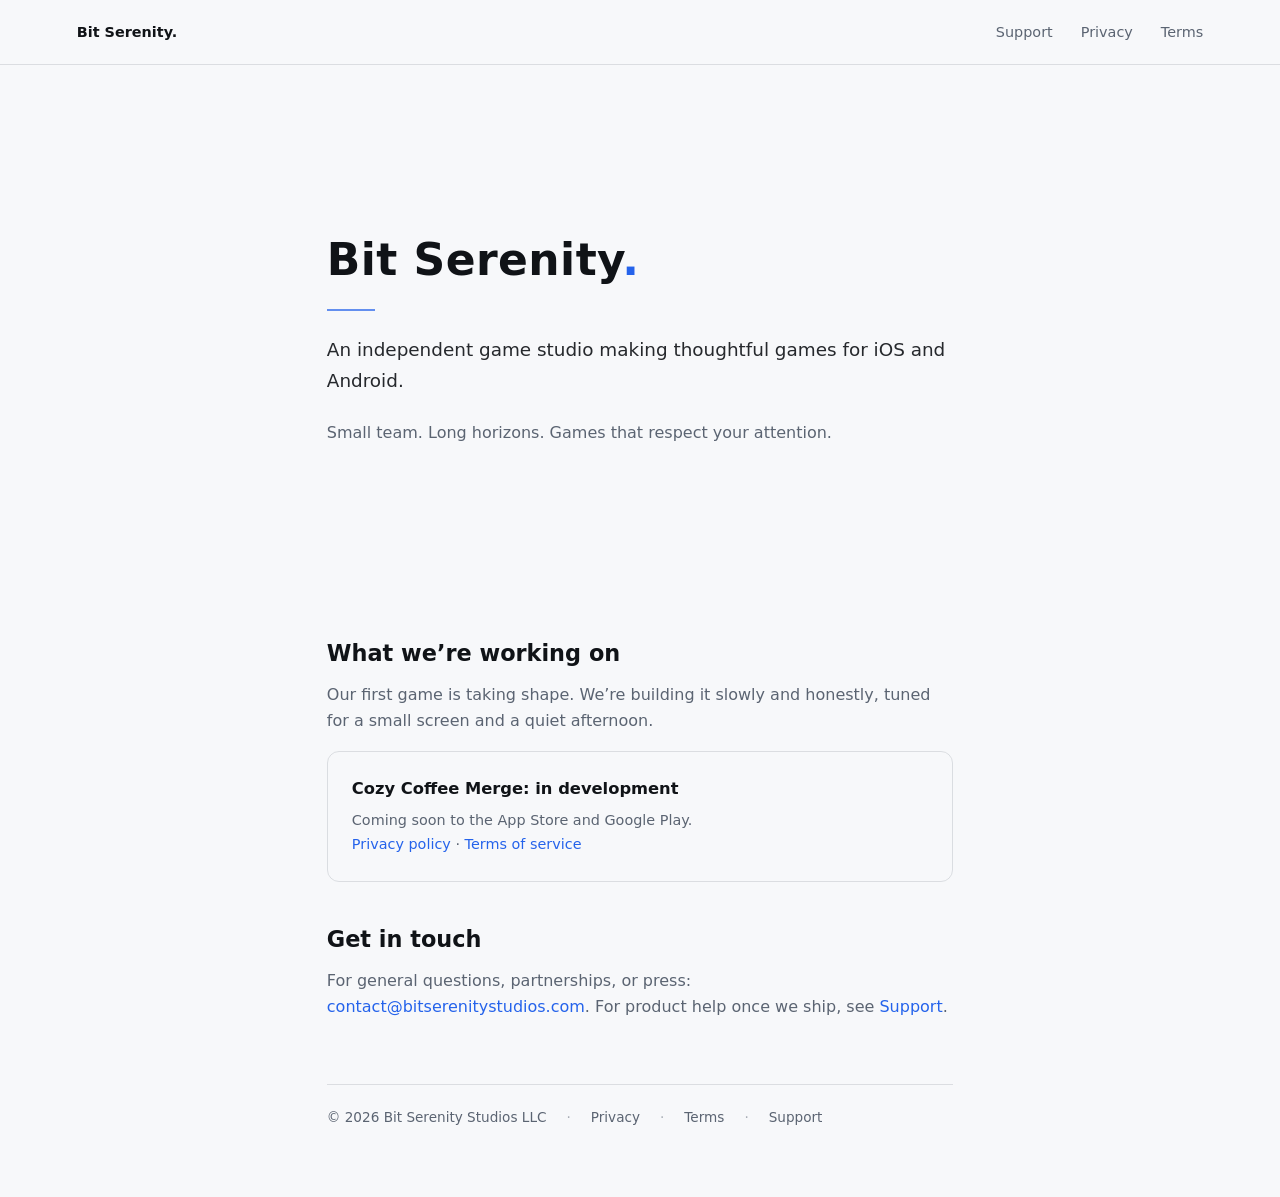
==== index.html @ c6b11401 "Add Cozy Coffee Merge privacy + terms; feature on landing - games/cozy-coffee-merge/privacy/index.ht" ====
<!doctype html>
<html lang="en">
<head>
<meta charset="utf-8">
<meta name="viewport" content="width=device-width, initial-scale=1">
<title>Bit Serenity Studios</title>
<meta name="description" content="Bit Serenity Studios: independent game studio making thoughtful games for iOS and Android.">
<link rel="stylesheet" href="/styles.css">
</head>
<body>
<nav class="nav" aria-label="Primary">
  <a href="/" class="brand">Bit Serenity<span class="dot">.</span></a>
  <a href="/support/">Support</a>
  <a href="/privacy/">Privacy</a>
  <a href="/terms/">Terms</a>
</nav>

<main class="landing">
  <section class="hero" aria-label="Introduction">
    <div class="hero-inner">
      <h1>Bit Serenity<span class="dot">.</span></h1>
      <div class="rule"></div>
      <p class="lede">An independent game studio making thoughtful games for iOS and Android.</p>
      <p>Small team. Long horizons. Games that respect your attention.</p>
    </div>
  </section>

  <section aria-labelledby="working-on">
    <h2 id="working-on">What we&rsquo;re working on</h2>
    <p>
      Our first game is taking shape. We&rsquo;re building it slowly and honestly,
      tuned for a small screen and a quiet afternoon.
    </p>
    <div class="tile">
      <p class="tile-title">Cozy Coffee Merge: in development</p>
      <p class="tile-note">Coming soon to the App Store and Google Play.</p>
      <p class="tile-note">
        <a href="/games/cozy-coffee-merge/privacy/">Privacy policy</a>
        &middot;
        <a href="/games/cozy-coffee-merge/terms/">Terms of service</a>
      </p>
    </div>
  </section>

  <section aria-labelledby="contact">
    <h2 id="contact">Get in touch</h2>
    <p>
      For general questions, partnerships, or press:
      <a href="mailto:contact@bitserenitystudios.com">contact@bitserenitystudios.com</a>.
      For product help once we ship, see <a href="/support/">Support</a>.
    </p>
  </section>

  <footer class="site-footer">
    <span>&copy; 2026 Bit Serenity Studios LLC</span>
    <span class="sep">&middot;</span>
    <a href="/privacy/">Privacy</a>
    <span class="sep">&middot;</span>
    <a href="/terms/">Terms</a>
    <span class="sep">&middot;</span>
    <a href="/support/">Support</a>
  </footer>
</main>
</body>
</html>
---- styles.css ----
:root {
  --bg: #0b0d10;
  --fg: #e8ecf1;
  --muted: #8b95a3;
  --accent: #6fb1ff;
  --border: rgba(139, 149, 163, 0.22);
}
@media (prefers-color-scheme: light) {
  :root {
    --bg: #f7f8fa;
    --fg: #101317;
    --muted: #5b6472;
    --accent: #2563eb;
    --border: rgba(91, 100, 114, 0.18);
  }
}

* { box-sizing: border-box; }
html, body {
  margin: 0;
  padding: 0;
  background: var(--bg);
  color: var(--fg);
  font-family: ui-sans-serif, system-ui, -apple-system, "Segoe UI", Roboto, sans-serif;
  -webkit-font-smoothing: antialiased;
}

.nav {
  display: flex;
  gap: 1.75rem;
  flex-wrap: wrap;
  padding: 1.5rem 6vw;
  font-size: 0.9rem;
  border-bottom: 1px solid var(--border);
}
.nav .brand { color: var(--fg); font-weight: 600; margin-right: auto; }
.nav a { color: var(--muted); text-decoration: none; }
.nav a:hover, .nav a:focus { color: var(--accent); }
.nav a.brand:hover { color: var(--accent); }

main {
  max-width: 720px;
  margin: 0 auto;
  padding: 4vh 6vw 8vh;
}
main.landing { max-width: 780px; }

.hero {
  min-height: 55svh;
  display: grid;
  place-items: center;
  padding: 4vh 0;
}
.hero-inner { width: 100%; }

h1 {
  font-weight: 700;
  letter-spacing: 0.01em;
  font-size: clamp(1.85rem, 4vw, 2.75rem);
  margin: 0 0 1rem;
  color: var(--fg);
}
h1 .dot { color: var(--accent); }
h2 {
  font-size: clamp(1.15rem, 2.2vw, 1.4rem);
  margin: 2.75rem 0 1rem;
  color: var(--fg);
}
h3 {
  font-size: 1rem;
  margin: 1.75rem 0 0.5rem;
  color: var(--fg);
}
p, li {
  color: var(--muted);
  font-size: 1rem;
  line-height: 1.65;
  margin: 0 0 1rem;
}
ul { padding-left: 1.25rem; }
li { margin-bottom: 0.5rem; }

a { color: var(--accent); text-decoration: none; }
a:hover, a:focus { text-decoration: underline; }

.rule { width: 3rem; height: 2px; background: var(--accent); margin: 1.5rem 0; opacity: 0.7; }

.lede {
  font-size: clamp(1.05rem, 1.6vw, 1.15rem);
  color: var(--fg);
  opacity: 0.9;
  margin-bottom: 1.5rem;
}

.tile {
  border: 1px solid var(--border);
  border-radius: 12px;
  padding: 1.5rem;
  margin: 1rem 0 0;
}
.tile-title { color: var(--fg); font-weight: 600; margin: 0 0 0.4rem; font-size: 1.02rem; }
.tile-note { font-size: 0.9rem; color: var(--muted); margin: 0; }

.callout {
  border-left: 3px solid var(--accent);
  padding: 0.75rem 1.25rem;
  margin: 1.5rem 0 2rem;
  background: rgba(111, 177, 255, 0.06);
  border-radius: 0 8px 8px 0;
}
.callout p { color: var(--fg); margin: 0; }
.callout strong { color: var(--accent); }

.effective {
  font-size: 0.85rem;
  color: var(--muted);
  font-style: italic;
  margin: 0 0 2rem;
}

footer.site-footer {
  color: var(--muted);
  font-size: 0.85rem;
  margin-top: 4rem;
  padding-top: 1.5rem;
  border-top: 1px solid var(--border);
  display: flex;
  gap: 1.25rem;
  flex-wrap: wrap;
}
footer.site-footer a { color: var(--muted); }
footer.site-footer a:hover { color: var(--accent); }
footer .sep { opacity: 0.5; }
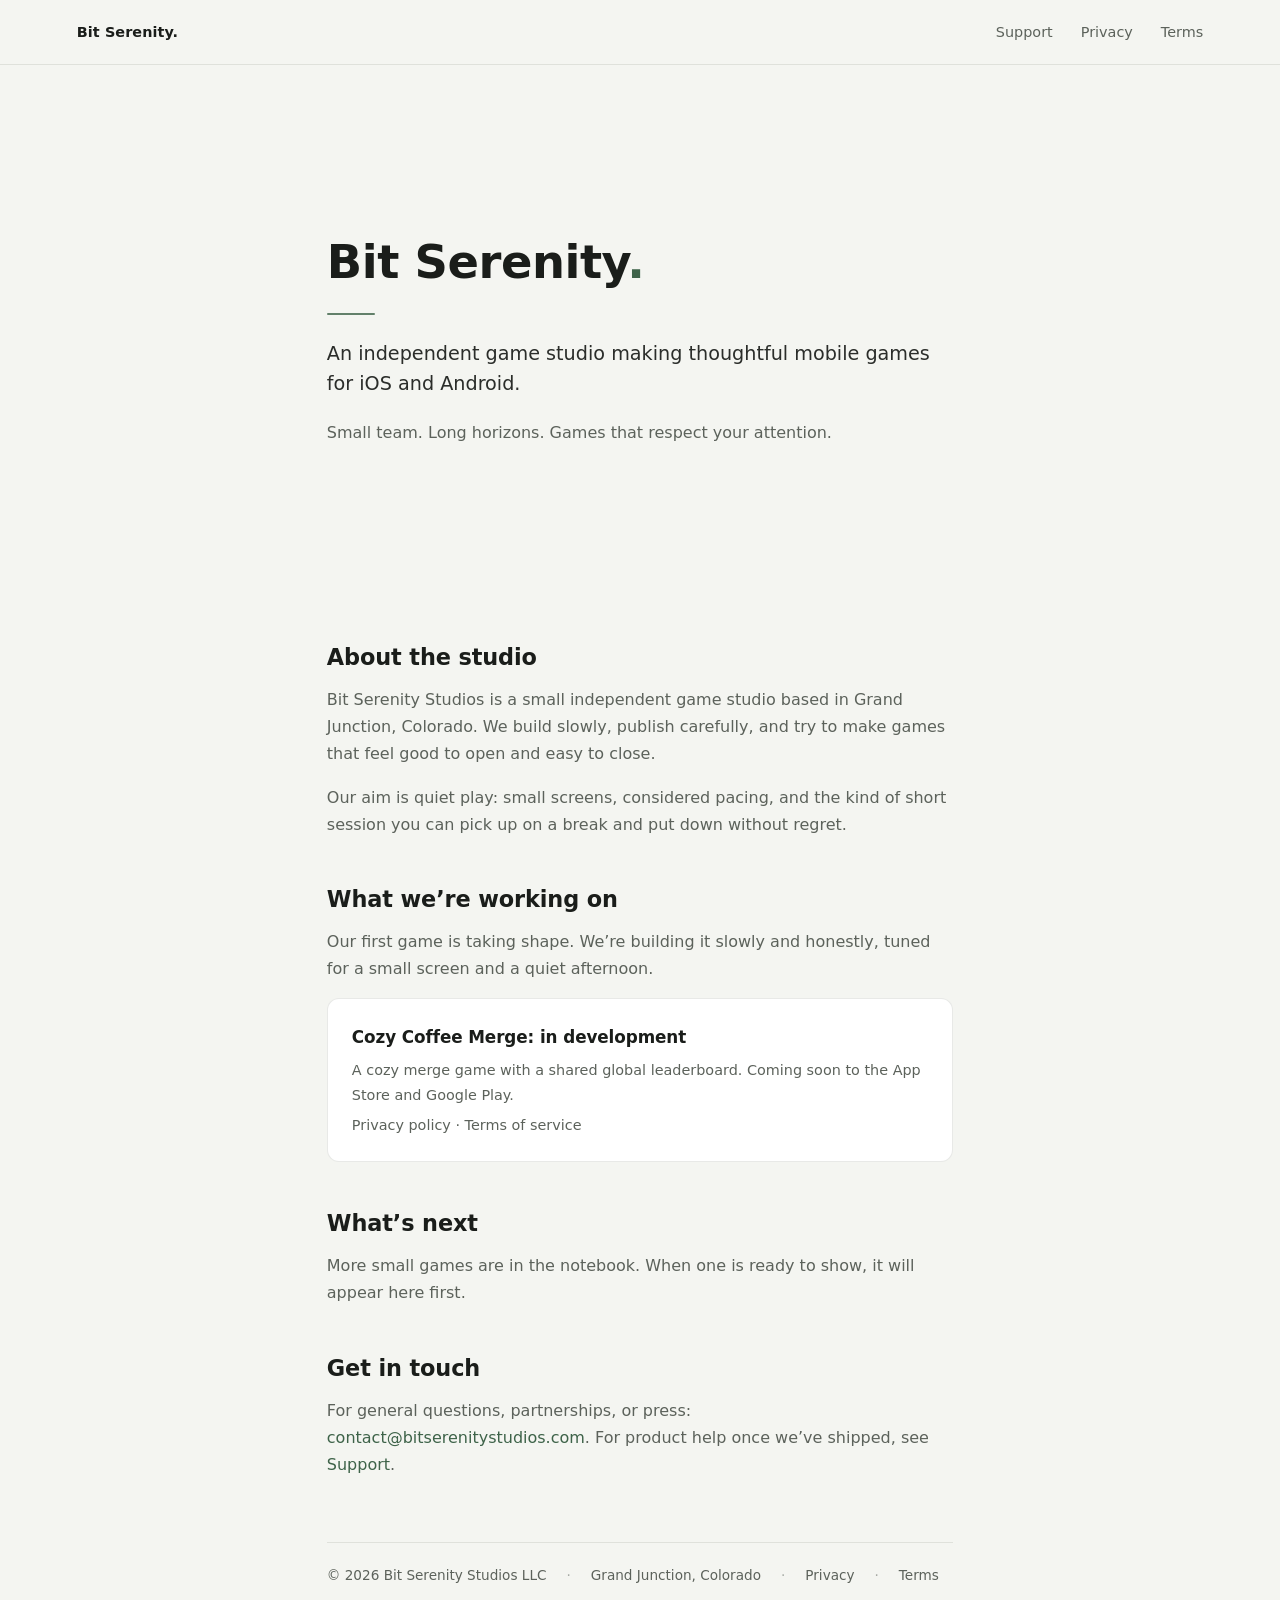
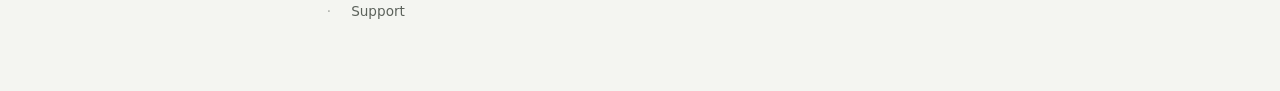
==== commit ccd0cac6: "Site polish: green/gray palette, expand landing, small social meta Studio-side rebrand from the plac" ====
--- a/index.html
+++ b/index.html
@@ -4,7 +4,16 @@
 <meta charset="utf-8">
 <meta name="viewport" content="width=device-width, initial-scale=1">
 <title>Bit Serenity Studios</title>
-<meta name="description" content="Bit Serenity Studios: independent game studio making thoughtful games for iOS and Android.">
+<meta name="description" content="Bit Serenity Studios: a small independent game studio in Colorado making thoughtful mobile games for iOS and Android.">
+<meta name="theme-color" content="#161818" media="(prefers-color-scheme: dark)">
+<meta name="theme-color" content="#f4f5f1" media="(prefers-color-scheme: light)">
+<meta property="og:title" content="Bit Serenity Studios">
+<meta property="og:description" content="A small independent game studio in Colorado making thoughtful mobile games for iOS and Android.">
+<meta property="og:url" content="https://bitserenitystudios.com/">
+<meta property="og:type" content="website">
+<meta property="og:site_name" content="Bit Serenity Studios">
+<meta name="twitter:card" content="summary">
+<link rel="canonical" href="https://bitserenitystudios.com/">
 <link rel="stylesheet" href="/styles.css">
 </head>
 <body>
@@ -20,9 +29,22 @@
     <div class="hero-inner">
       <h1>Bit Serenity<span class="dot">.</span></h1>
       <div class="rule"></div>
-      <p class="lede">An independent game studio making thoughtful games for iOS and Android.</p>
+      <p class="lede">An independent game studio making thoughtful mobile games for iOS and Android.</p>
       <p>Small team. Long horizons. Games that respect your attention.</p>
     </div>
+  </section>
+
+  <section aria-labelledby="about">
+    <h2 id="about">About the studio</h2>
+    <p>
+      Bit Serenity Studios is a small independent game studio based in Grand
+      Junction, Colorado. We build slowly, publish carefully, and try to make
+      games that feel good to open and easy to close.
+    </p>
+    <p>
+      Our aim is quiet play: small screens, considered pacing, and the kind of
+      short session you can pick up on a break and put down without regret.
+    </p>
   </section>
 
   <section aria-labelledby="working-on">
@@ -33,7 +55,7 @@
     </p>
     <div class="tile">
       <p class="tile-title">Cozy Coffee Merge: in development</p>
-      <p class="tile-note">Coming soon to the App Store and Google Play.</p>
+      <p class="tile-note">A cozy merge game with a shared global leaderboard. Coming soon to the App Store and Google Play.</p>
       <p class="tile-note">
         <a href="/games/cozy-coffee-merge/privacy/">Privacy policy</a>
         &middot;
@@ -42,17 +64,27 @@
     </div>
   </section>
 
+  <section aria-labelledby="whats-next">
+    <h2 id="whats-next">What&rsquo;s next</h2>
+    <p>
+      More small games are in the notebook. When one is ready to show, it will
+      appear here first.
+    </p>
+  </section>
+
   <section aria-labelledby="contact">
     <h2 id="contact">Get in touch</h2>
     <p>
       For general questions, partnerships, or press:
       <a href="mailto:contact@bitserenitystudios.com">contact@bitserenitystudios.com</a>.
-      For product help once we ship, see <a href="/support/">Support</a>.
+      For product help once we&rsquo;ve shipped, see <a href="/support/">Support</a>.
     </p>
   </section>
 
   <footer class="site-footer">
     <span>&copy; 2026 Bit Serenity Studios LLC</span>
+    <span class="sep">&middot;</span>
+    <span>Grand Junction, Colorado</span>
     <span class="sep">&middot;</span>
     <a href="/privacy/">Privacy</a>
     <span class="sep">&middot;</span>
--- a/styles.css
+++ b/styles.css
@@ -1,21 +1,30 @@
 :root {
-  --bg: #0b0d10;
-  --fg: #e8ecf1;
-  --muted: #8b95a3;
-  --accent: #6fb1ff;
-  --border: rgba(139, 149, 163, 0.22);
+  --bg: #161818;
+  --bg-elev: #1c1f1d;
+  --fg: #edeeea;
+  --muted: #8f938c;
+  --accent: #8fb299;
+  --accent-strong: #b1cdb8;
+  --border: rgba(160, 168, 158, 0.16);
+  --border-strong: rgba(160, 168, 158, 0.30);
+  --tint: rgba(143, 178, 153, 0.09);
 }
 @media (prefers-color-scheme: light) {
   :root {
-    --bg: #f7f8fa;
-    --fg: #101317;
-    --muted: #5b6472;
-    --accent: #2563eb;
-    --border: rgba(91, 100, 114, 0.18);
+    --bg: #f4f5f1;
+    --bg-elev: #ffffff;
+    --fg: #1a1d1a;
+    --muted: #5c625b;
+    --accent: #3e6349;
+    --accent-strong: #284a34;
+    --border: rgba(90, 98, 88, 0.14);
+    --border-strong: rgba(90, 98, 88, 0.26);
+    --tint: rgba(62, 99, 73, 0.06);
   }
 }
 
 * { box-sizing: border-box; }
+html { scroll-behavior: smooth; }
 html, body {
   margin: 0;
   padding: 0;
@@ -23,7 +32,10 @@
   color: var(--fg);
   font-family: ui-sans-serif, system-ui, -apple-system, "Segoe UI", Roboto, sans-serif;
   -webkit-font-smoothing: antialiased;
-}
+  text-rendering: optimizeLegibility;
+}
+
+::selection { background: var(--accent); color: var(--bg); }
 
 .nav {
   display: flex;
@@ -33,10 +45,19 @@
   font-size: 0.9rem;
   border-bottom: 1px solid var(--border);
 }
-.nav .brand { color: var(--fg); font-weight: 600; margin-right: auto; }
-.nav a { color: var(--muted); text-decoration: none; }
-.nav a:hover, .nav a:focus { color: var(--accent); }
-.nav a.brand:hover { color: var(--accent); }
+.nav .brand {
+  color: var(--fg);
+  font-weight: 600;
+  margin-right: auto;
+  letter-spacing: 0.005em;
+}
+.nav a {
+  color: var(--muted);
+  text-decoration: none;
+  transition: color 160ms ease;
+}
+.nav a:hover, .nav a:focus-visible { color: var(--accent-strong); }
+.nav a.brand:hover, .nav a.brand:focus-visible { color: var(--fg); }
 
 main {
   max-width: 720px;
@@ -55,41 +76,68 @@
 
 h1 {
   font-weight: 700;
-  letter-spacing: 0.01em;
-  font-size: clamp(1.85rem, 4vw, 2.75rem);
+  letter-spacing: -0.01em;
+  font-size: clamp(2rem, 4.5vw, 2.9rem);
   margin: 0 0 1rem;
   color: var(--fg);
 }
 h1 .dot { color: var(--accent); }
 h2 {
   font-size: clamp(1.15rem, 2.2vw, 1.4rem);
-  margin: 2.75rem 0 1rem;
-  color: var(--fg);
+  margin: 3rem 0 1rem;
+  color: var(--fg);
+  font-weight: 600;
+  letter-spacing: -0.005em;
 }
 h3 {
   font-size: 1rem;
   margin: 1.75rem 0 0.5rem;
   color: var(--fg);
-}
+  font-weight: 600;
+}
+
 p, li {
   color: var(--muted);
   font-size: 1rem;
-  line-height: 1.65;
+  line-height: 1.7;
   margin: 0 0 1rem;
 }
-ul { padding-left: 1.25rem; }
+ul { padding-left: 1.25rem; margin: 0 0 1rem; }
 li { margin-bottom: 0.5rem; }
 
-a { color: var(--accent); text-decoration: none; }
-a:hover, a:focus { text-decoration: underline; }
-
-.rule { width: 3rem; height: 2px; background: var(--accent); margin: 1.5rem 0; opacity: 0.7; }
+a {
+  color: var(--accent);
+  text-decoration: none;
+  transition: color 160ms ease;
+}
+a:hover, a:focus-visible {
+  color: var(--accent-strong);
+  text-decoration: underline;
+  text-underline-offset: 3px;
+  text-decoration-thickness: 1px;
+}
+
+:focus-visible {
+  outline: 2px solid var(--accent);
+  outline-offset: 3px;
+  border-radius: 2px;
+}
+
+.rule {
+  width: 3rem;
+  height: 2px;
+  background: var(--accent);
+  margin: 1.5rem 0;
+  opacity: 0.8;
+  border-radius: 2px;
+}
 
 .lede {
-  font-size: clamp(1.05rem, 1.6vw, 1.15rem);
-  color: var(--fg);
-  opacity: 0.9;
-  margin-bottom: 1.5rem;
+  font-size: clamp(1.1rem, 1.7vw, 1.2rem);
+  color: var(--fg);
+  opacity: 0.92;
+  margin-bottom: 1.25rem;
+  line-height: 1.55;
 }
 
 .tile {
@@ -97,19 +145,34 @@
   border-radius: 12px;
   padding: 1.5rem;
   margin: 1rem 0 0;
-}
-.tile-title { color: var(--fg); font-weight: 600; margin: 0 0 0.4rem; font-size: 1.02rem; }
-.tile-note { font-size: 0.9rem; color: var(--muted); margin: 0; }
+  background: var(--bg-elev);
+  transition: border-color 200ms ease;
+}
+.tile:hover { border-color: var(--border-strong); }
+.tile-title {
+  color: var(--fg);
+  font-weight: 600;
+  margin: 0 0 0.4rem;
+  font-size: 1.05rem;
+  letter-spacing: -0.005em;
+}
+.tile-note {
+  font-size: 0.9rem;
+  color: var(--muted);
+  margin: 0.35rem 0 0;
+}
+.tile-note a { color: var(--muted); }
+.tile-note a:hover, .tile-note a:focus-visible { color: var(--accent-strong); }
 
 .callout {
   border-left: 3px solid var(--accent);
-  padding: 0.75rem 1.25rem;
+  padding: 0.9rem 1.25rem;
   margin: 1.5rem 0 2rem;
-  background: rgba(111, 177, 255, 0.06);
+  background: var(--tint);
   border-radius: 0 8px 8px 0;
 }
 .callout p { color: var(--fg); margin: 0; }
-.callout strong { color: var(--accent); }
+.callout strong { color: var(--accent-strong); }
 
 .effective {
   font-size: 0.85rem;
@@ -127,7 +190,11 @@
   display: flex;
   gap: 1.25rem;
   flex-wrap: wrap;
-}
-footer.site-footer a { color: var(--muted); }
-footer.site-footer a:hover { color: var(--accent); }
+  align-items: baseline;
+}
+footer.site-footer a {
+  color: var(--muted);
+  transition: color 160ms ease;
+}
+footer.site-footer a:hover, footer.site-footer a:focus-visible { color: var(--accent-strong); }
 footer .sep { opacity: 0.5; }
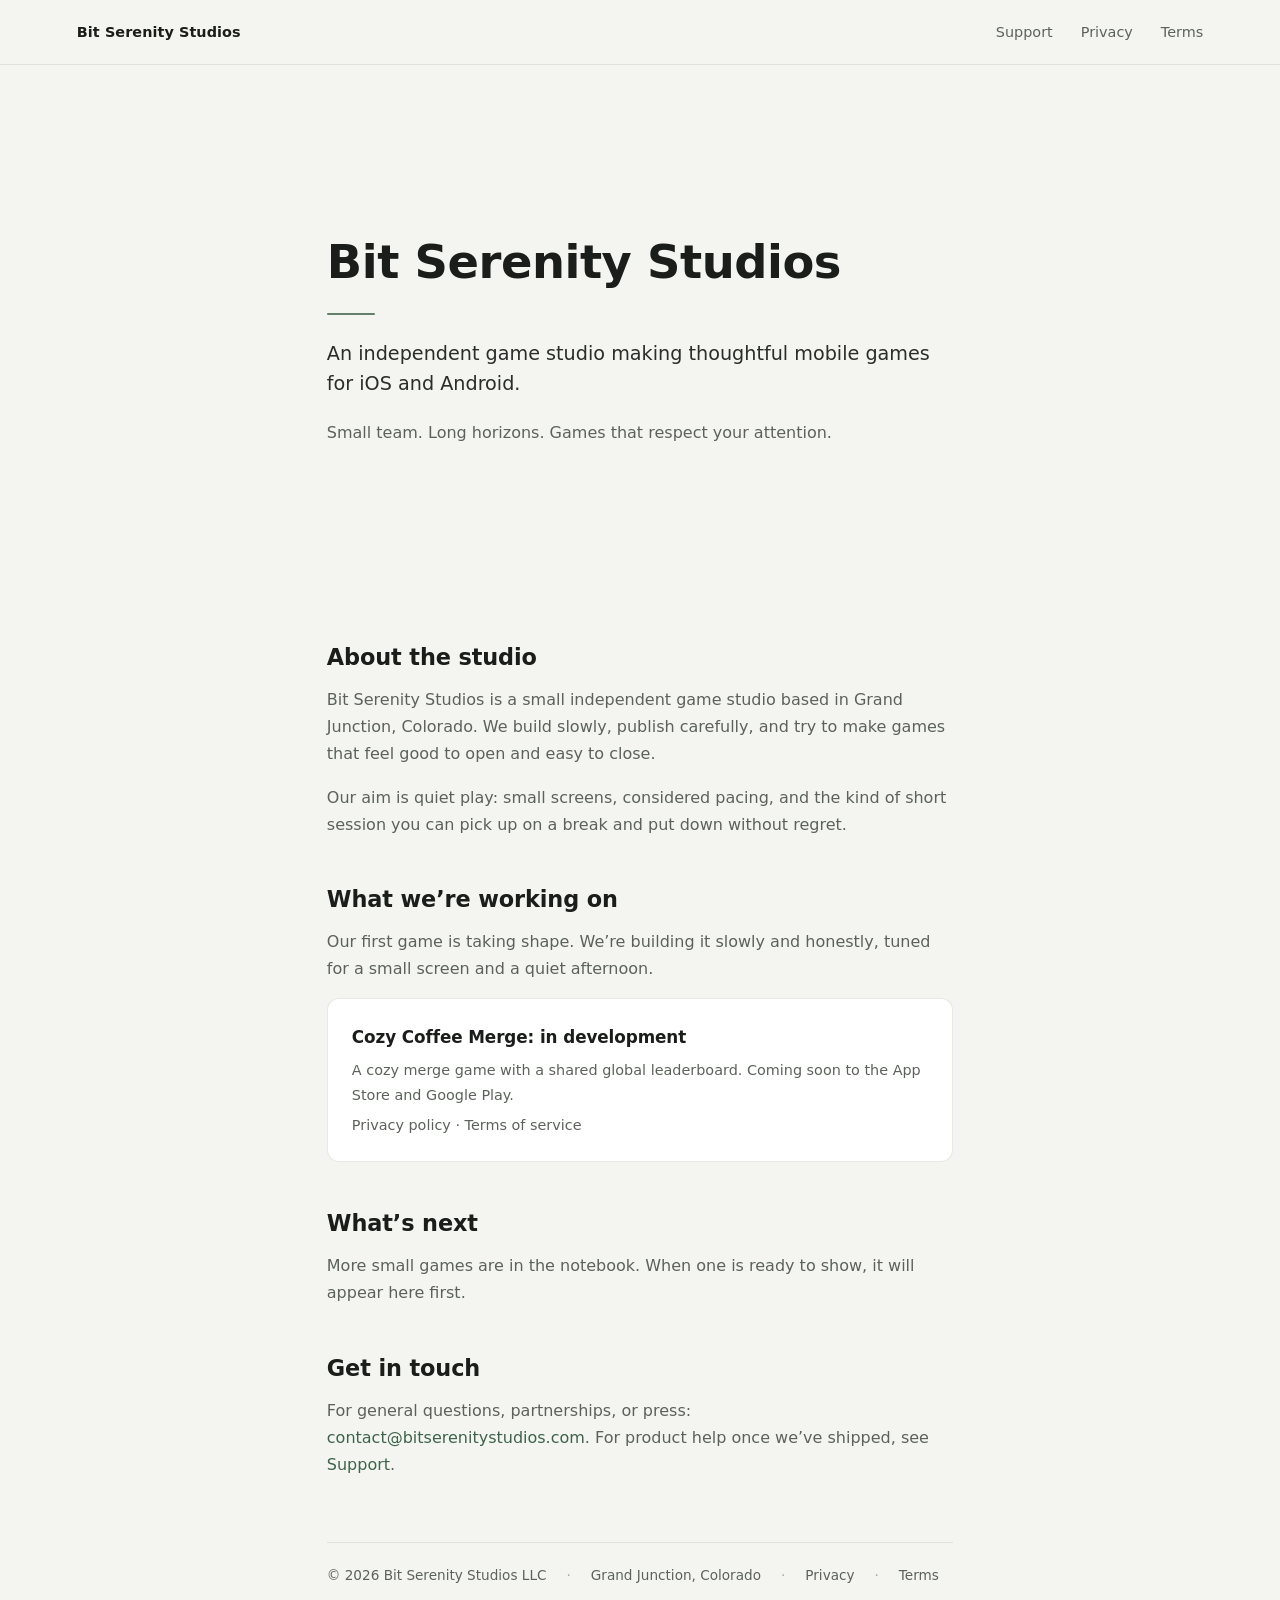
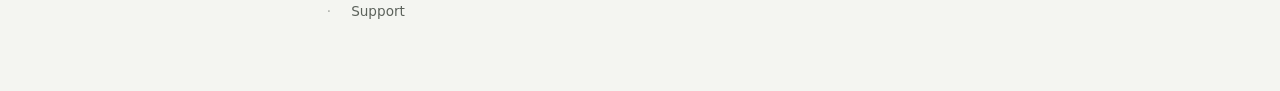
==== commit 186c9410: "Wordmark: spell out "Bit Serenity Studios", drop the green dot The nav brand and hero H1 previously " ====
--- a/index.html
+++ b/index.html
@@ -18,7 +18,7 @@
 </head>
 <body>
 <nav class="nav" aria-label="Primary">
-  <a href="/" class="brand">Bit Serenity<span class="dot">.</span></a>
+  <a href="/" class="brand">Bit Serenity Studios</a>
   <a href="/support/">Support</a>
   <a href="/privacy/">Privacy</a>
   <a href="/terms/">Terms</a>
@@ -27,7 +27,7 @@
 <main class="landing">
   <section class="hero" aria-label="Introduction">
     <div class="hero-inner">
-      <h1>Bit Serenity<span class="dot">.</span></h1>
+      <h1>Bit Serenity Studios</h1>
       <div class="rule"></div>
       <p class="lede">An independent game studio making thoughtful mobile games for iOS and Android.</p>
       <p>Small team. Long horizons. Games that respect your attention.</p>
--- a/styles.css
+++ b/styles.css
@@ -81,7 +81,6 @@
   margin: 0 0 1rem;
   color: var(--fg);
 }
-h1 .dot { color: var(--accent); }
 h2 {
   font-size: clamp(1.15rem, 2.2vw, 1.4rem);
   margin: 3rem 0 1rem;
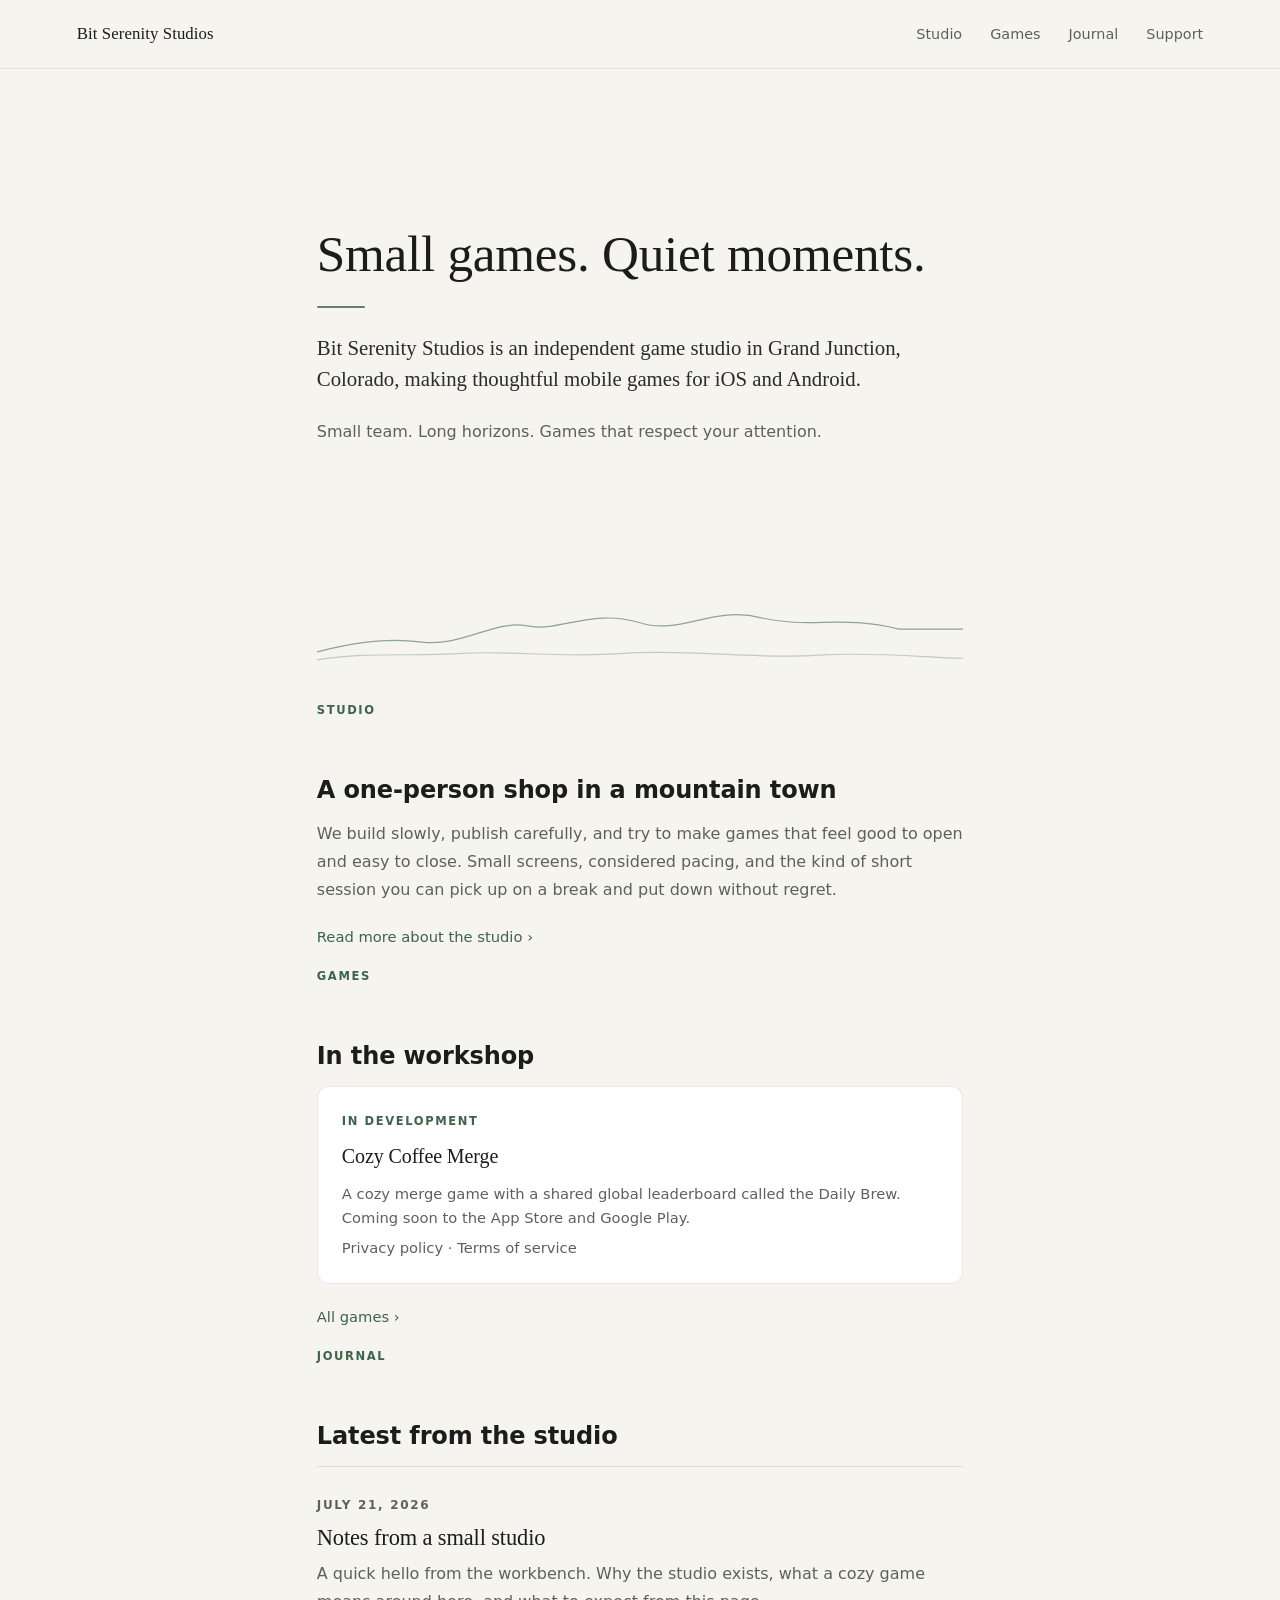
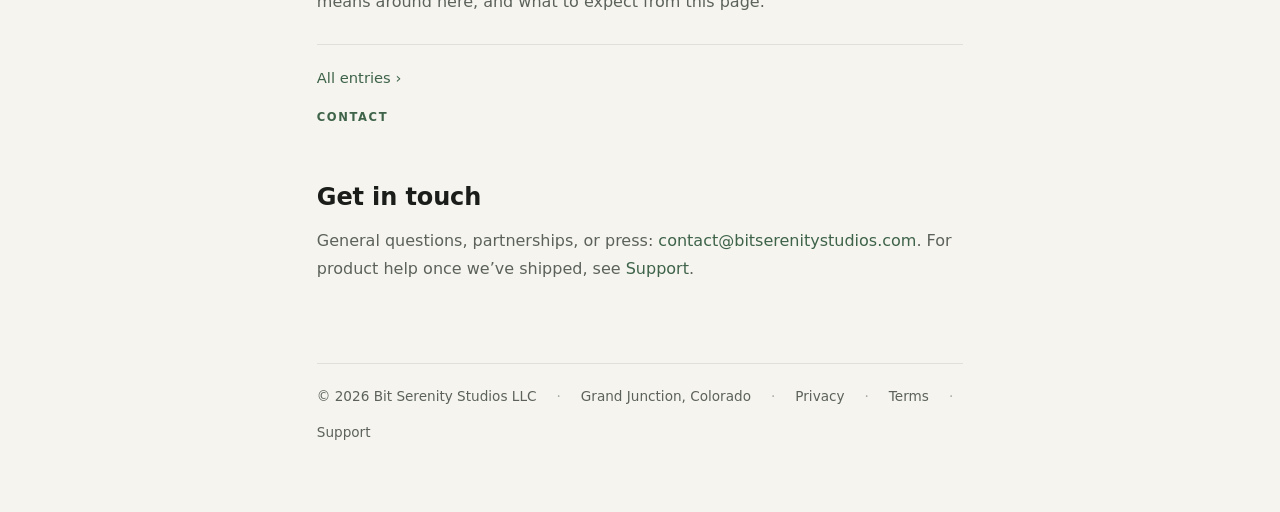
==== commit efbd0e37: "Site expansion: Studio, Games, Journal pages + serif system, mountain motif Adapting the section-and" ====
--- a/index.html
+++ b/index.html
@@ -4,11 +4,11 @@
 <meta charset="utf-8">
 <meta name="viewport" content="width=device-width, initial-scale=1">
 <title>Bit Serenity Studios</title>
-<meta name="description" content="Bit Serenity Studios: a small independent game studio in Colorado making thoughtful mobile games for iOS and Android.">
+<meta name="description" content="Bit Serenity Studios: a small independent game studio in Grand Junction, Colorado making thoughtful mobile games for iOS and Android.">
 <meta name="theme-color" content="#161818" media="(prefers-color-scheme: dark)">
-<meta name="theme-color" content="#f4f5f1" media="(prefers-color-scheme: light)">
+<meta name="theme-color" content="#f5f4ef" media="(prefers-color-scheme: light)">
 <meta property="og:title" content="Bit Serenity Studios">
-<meta property="og:description" content="A small independent game studio in Colorado making thoughtful mobile games for iOS and Android.">
+<meta property="og:description" content="A small independent game studio in Grand Junction, Colorado making thoughtful mobile games for iOS and Android.">
 <meta property="og:url" content="https://bitserenitystudios.com/">
 <meta property="og:type" content="website">
 <meta property="og:site_name" content="Bit Serenity Studios">
@@ -19,63 +19,72 @@
 <body>
 <nav class="nav" aria-label="Primary">
   <a href="/" class="brand">Bit Serenity Studios</a>
+  <a href="/studio/">Studio</a>
+  <a href="/games/">Games</a>
+  <a href="/journal/">Journal</a>
   <a href="/support/">Support</a>
-  <a href="/privacy/">Privacy</a>
-  <a href="/terms/">Terms</a>
 </nav>
 
 <main class="landing">
   <section class="hero" aria-label="Introduction">
     <div class="hero-inner">
-      <h1>Bit Serenity Studios</h1>
+      <h1>Small games. Quiet moments.</h1>
       <div class="rule"></div>
-      <p class="lede">An independent game studio making thoughtful mobile games for iOS and Android.</p>
+      <p class="lede">Bit Serenity Studios is an independent game studio in Grand Junction, Colorado, making thoughtful mobile games for iOS and Android.</p>
       <p>Small team. Long horizons. Games that respect your attention.</p>
     </div>
   </section>
 
-  <section aria-labelledby="about">
-    <h2 id="about">About the studio</h2>
+  <div class="mountain-band" aria-hidden="true">
+    <svg viewBox="0 0 800 120" fill="none" stroke="currentColor" stroke-width="1.5" stroke-linecap="round" stroke-linejoin="round">
+      <path d="M0,100 C40,90 80,82 130,88 C180,94 220,60 260,68 C300,76 340,46 400,64 C450,80 490,42 550,58 C610,72 650,54 720,72 L800,72" />
+      <path d="M0,110 C60,100 120,106 180,102 C240,98 300,108 380,102 C460,96 540,110 620,104 C700,100 760,108 800,108" opacity="0.5" />
+    </svg>
+  </div>
+
+  <section aria-labelledby="studio-preview">
+    <p class="kicker">Studio</p>
+    <h2 id="studio-preview">A one-person shop in a mountain town</h2>
     <p>
-      Bit Serenity Studios is a small independent game studio based in Grand
-      Junction, Colorado. We build slowly, publish carefully, and try to make
-      games that feel good to open and easy to close.
-    </p>
-    <p>
-      Our aim is quiet play: small screens, considered pacing, and the kind of
+      We build slowly, publish carefully, and try to make games that feel good to
+      open and easy to close. Small screens, considered pacing, and the kind of
       short session you can pick up on a break and put down without regret.
     </p>
+    <p class="more"><a href="/studio/">Read more about the studio &rsaquo;</a></p>
   </section>
 
-  <section aria-labelledby="working-on">
-    <h2 id="working-on">What we&rsquo;re working on</h2>
-    <p>
-      Our first game is taking shape. We&rsquo;re building it slowly and honestly,
-      tuned for a small screen and a quiet afternoon.
-    </p>
+  <section aria-labelledby="games-preview">
+    <p class="kicker">Games</p>
+    <h2 id="games-preview">In the workshop</h2>
     <div class="tile">
-      <p class="tile-title">Cozy Coffee Merge: in development</p>
-      <p class="tile-note">A cozy merge game with a shared global leaderboard. Coming soon to the App Store and Google Play.</p>
+      <p class="tile-meta">In development</p>
+      <p class="tile-title">Cozy Coffee Merge</p>
+      <p class="tile-note">A cozy merge game with a shared global leaderboard called the Daily Brew. Coming soon to the App Store and Google Play.</p>
       <p class="tile-note">
         <a href="/games/cozy-coffee-merge/privacy/">Privacy policy</a>
         &middot;
         <a href="/games/cozy-coffee-merge/terms/">Terms of service</a>
       </p>
     </div>
+    <p class="more"><a href="/games/">All games &rsaquo;</a></p>
   </section>
 
-  <section aria-labelledby="whats-next">
-    <h2 id="whats-next">What&rsquo;s next</h2>
-    <p>
-      More small games are in the notebook. When one is ready to show, it will
-      appear here first.
-    </p>
+  <section aria-labelledby="journal-preview">
+    <p class="kicker">Journal</p>
+    <h2 id="journal-preview">Latest from the studio</h2>
+    <div class="entry">
+      <p class="entry-date">July 21, 2026</p>
+      <h3 class="entry-title"><a href="/journal/2026-07-hello/">Notes from a small studio</a></h3>
+      <p class="entry-excerpt">A quick hello from the workbench. Why the studio exists, what a cozy game means around here, and what to expect from this page.</p>
+    </div>
+    <p class="more"><a href="/journal/">All entries &rsaquo;</a></p>
   </section>
 
   <section aria-labelledby="contact">
+    <p class="kicker">Contact</p>
     <h2 id="contact">Get in touch</h2>
     <p>
-      For general questions, partnerships, or press:
+      General questions, partnerships, or press:
       <a href="mailto:contact@bitserenitystudios.com">contact@bitserenitystudios.com</a>.
       For product help once we&rsquo;ve shipped, see <a href="/support/">Support</a>.
     </p>
--- a/styles.css
+++ b/styles.css
@@ -8,10 +8,13 @@
   --border: rgba(160, 168, 158, 0.16);
   --border-strong: rgba(160, 168, 158, 0.30);
   --tint: rgba(143, 178, 153, 0.09);
+
+  --font-serif: 'Iowan Old Style', 'Palatino Linotype', 'Sitka Text', Palatino, 'Book Antiqua', Georgia, 'Times New Roman', serif;
+  --font-sans: ui-sans-serif, system-ui, -apple-system, "Segoe UI", Roboto, sans-serif;
 }
 @media (prefers-color-scheme: light) {
   :root {
-    --bg: #f4f5f1;
+    --bg: #f5f4ef;
     --bg-elev: #ffffff;
     --fg: #1a1d1a;
     --muted: #5c625b;
@@ -30,13 +33,14 @@
   padding: 0;
   background: var(--bg);
   color: var(--fg);
-  font-family: ui-sans-serif, system-ui, -apple-system, "Segoe UI", Roboto, sans-serif;
+  font-family: var(--font-sans);
   -webkit-font-smoothing: antialiased;
   text-rendering: optimizeLegibility;
 }
 
 ::selection { background: var(--accent); color: var(--bg); }
 
+/* nav */
 .nav {
   display: flex;
   gap: 1.75rem;
@@ -44,12 +48,15 @@
   padding: 1.5rem 6vw;
   font-size: 0.9rem;
   border-bottom: 1px solid var(--border);
+  align-items: baseline;
 }
 .nav .brand {
   color: var(--fg);
-  font-weight: 600;
+  font-weight: 500;
   margin-right: auto;
   letter-spacing: 0.005em;
+  font-family: var(--font-serif);
+  font-size: 1.05rem;
 }
 .nav a {
   color: var(--muted);
@@ -59,46 +66,78 @@
 .nav a:hover, .nav a:focus-visible { color: var(--accent-strong); }
 .nav a.brand:hover, .nav a.brand:focus-visible { color: var(--fg); }
 
+/* main */
 main {
   max-width: 720px;
   margin: 0 auto;
   padding: 4vh 6vw 8vh;
 }
-main.landing { max-width: 780px; }
-
+main.landing { max-width: 800px; }
+
+/* hero */
 .hero {
-  min-height: 55svh;
+  min-height: 50svh;
   display: grid;
   place-items: center;
-  padding: 4vh 0;
+  padding: 6vh 0 3vh;
 }
 .hero-inner { width: 100%; }
 
+/* mountain band (landing only) */
+.mountain-band {
+  color: var(--accent);
+  opacity: 0.55;
+  margin: 1rem 0 2rem;
+}
+.mountain-band svg {
+  display: block;
+  width: 100%;
+  height: auto;
+  max-height: 120px;
+}
+
+/* section eyebrow */
+.kicker {
+  text-transform: uppercase;
+  letter-spacing: 0.14em;
+  font-size: 0.72rem;
+  color: var(--accent);
+  font-weight: 600;
+  margin: 0 0 0.5rem;
+}
+
+/* headings */
 h1 {
-  font-weight: 700;
-  letter-spacing: -0.01em;
-  font-size: clamp(2rem, 4.5vw, 2.9rem);
+  font-family: var(--font-serif);
+  font-weight: 500;
+  letter-spacing: -0.005em;
+  font-size: clamp(2.2rem, 5vw, 3.2rem);
   margin: 0 0 1rem;
   color: var(--fg);
+  line-height: 1.12;
 }
 h2 {
-  font-size: clamp(1.15rem, 2.2vw, 1.4rem);
-  margin: 3rem 0 1rem;
+  font-size: clamp(1.2rem, 2.2vw, 1.5rem);
+  margin: 4rem 0 1rem;
   color: var(--fg);
   font-weight: 600;
   letter-spacing: -0.005em;
 }
 h3 {
+  font-size: 1.05rem;
+  margin: 2rem 0 0.5rem;
+  color: var(--fg);
+  font-weight: 600;
+}
+main section h2:first-of-type,
+main section:first-of-type h2:first-of-type { margin-top: 3.5rem; }
+.kicker + h1, .kicker + h2 { margin-top: 0; }
+
+/* text */
+p, li {
+  color: var(--muted);
   font-size: 1rem;
-  margin: 1.75rem 0 0.5rem;
-  color: var(--fg);
-  font-weight: 600;
-}
-
-p, li {
-  color: var(--muted);
-  font-size: 1rem;
-  line-height: 1.7;
+  line-height: 1.75;
   margin: 0 0 1rem;
 }
 ul { padding-left: 1.25rem; margin: 0 0 1rem; }
@@ -132,13 +171,16 @@
 }
 
 .lede {
-  font-size: clamp(1.1rem, 1.7vw, 1.2rem);
+  font-family: var(--font-serif);
+  font-size: clamp(1.15rem, 1.8vw, 1.3rem);
   color: var(--fg);
   opacity: 0.92;
-  margin-bottom: 1.25rem;
-  line-height: 1.55;
-}
-
+  margin-bottom: 1.5rem;
+  line-height: 1.5;
+  font-weight: 400;
+}
+
+/* tiles */
 .tile {
   border: 1px solid var(--border);
   border-radius: 12px;
@@ -148,21 +190,38 @@
   transition: border-color 200ms ease;
 }
 .tile:hover { border-color: var(--border-strong); }
+.tile-meta {
+  font-size: 0.72rem;
+  text-transform: uppercase;
+  letter-spacing: 0.14em;
+  color: var(--accent);
+  font-weight: 600;
+  margin: 0 0 0.5rem;
+}
 .tile-title {
   color: var(--fg);
-  font-weight: 600;
-  margin: 0 0 0.4rem;
-  font-size: 1.05rem;
-  letter-spacing: -0.005em;
+  font-family: var(--font-serif);
+  font-weight: 500;
+  font-size: 1.25rem;
+  letter-spacing: -0.005em;
+  margin: 0 0 0.5rem;
 }
 .tile-note {
-  font-size: 0.9rem;
-  color: var(--muted);
-  margin: 0.35rem 0 0;
+  font-size: 0.92rem;
+  color: var(--muted);
+  margin: 0.4rem 0 0;
+  line-height: 1.6;
 }
 .tile-note a { color: var(--muted); }
 .tile-note a:hover, .tile-note a:focus-visible { color: var(--accent-strong); }
-
+.tile.placeholder {
+  border-style: dashed;
+  background: transparent;
+}
+.tile.placeholder .tile-title { color: var(--muted); font-style: italic; font-weight: 400; }
+.tile.placeholder .tile-meta { color: var(--muted); }
+
+/* callout */
 .callout {
   border-left: 3px solid var(--accent);
   padding: 0.9rem 1.25rem;
@@ -173,6 +232,7 @@
 .callout p { color: var(--fg); margin: 0; }
 .callout strong { color: var(--accent-strong); }
 
+/* effective date (privacy/terms) */
 .effective {
   font-size: 0.85rem;
   color: var(--muted);
@@ -180,10 +240,44 @@
   margin: 0 0 2rem;
 }
 
+/* journal entry list */
+.entry {
+  padding: 1.75rem 0;
+  border-top: 1px solid var(--border);
+}
+.entry:last-of-type { border-bottom: 1px solid var(--border); }
+.entry-date {
+  font-size: 0.75rem;
+  color: var(--muted);
+  text-transform: uppercase;
+  letter-spacing: 0.14em;
+  margin: 0 0 0.5rem;
+  font-weight: 600;
+}
+.entry-title {
+  font-family: var(--font-serif);
+  font-weight: 500;
+  font-size: 1.4rem;
+  margin: 0 0 0.5rem;
+  color: var(--fg);
+  letter-spacing: -0.005em;
+  line-height: 1.25;
+}
+.entry-title a { color: inherit; }
+.entry-title a:hover, .entry-title a:focus-visible { color: var(--accent-strong); text-decoration: none; }
+.entry-excerpt { margin: 0; color: var(--muted); }
+
+/* small link block (see-all etc.) */
+.more {
+  margin-top: 1.25rem;
+  font-size: 0.92rem;
+}
+
+/* footer */
 footer.site-footer {
   color: var(--muted);
   font-size: 0.85rem;
-  margin-top: 4rem;
+  margin-top: 5rem;
   padding-top: 1.5rem;
   border-top: 1px solid var(--border);
   display: flex;
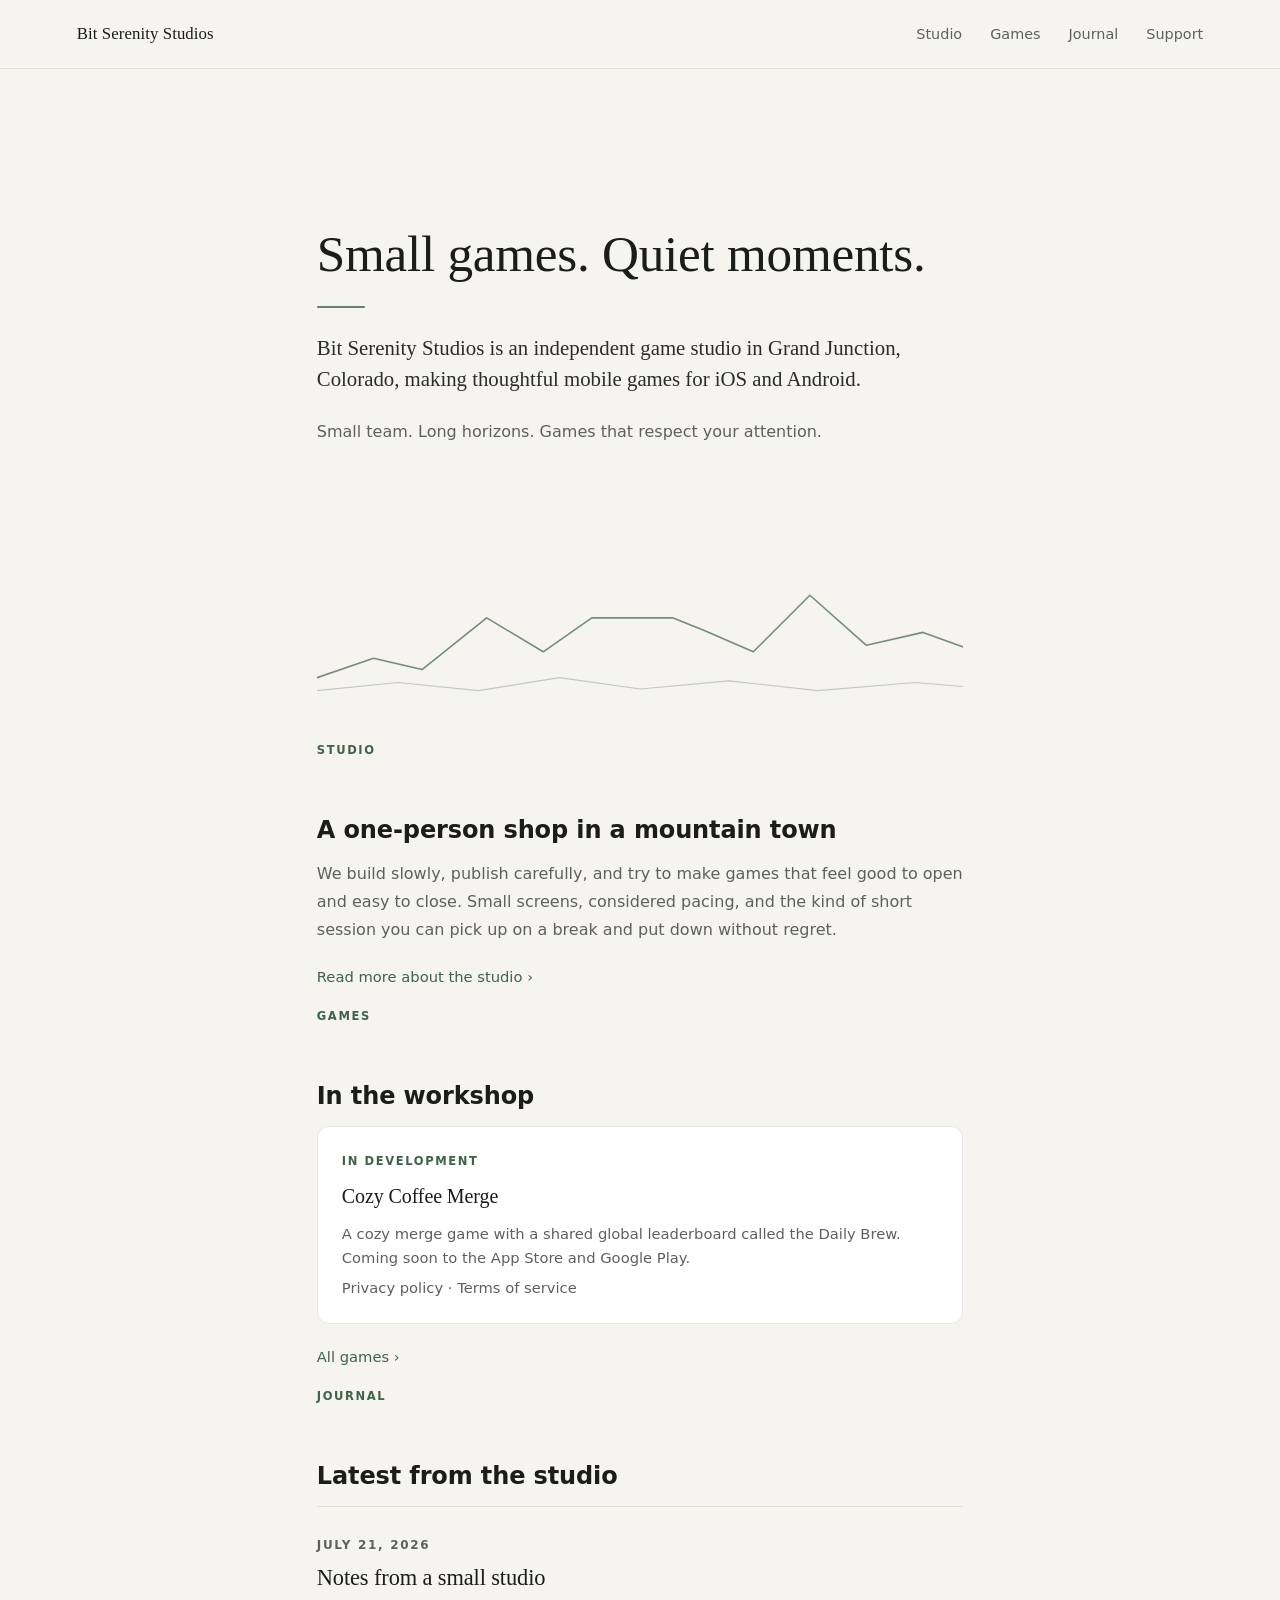
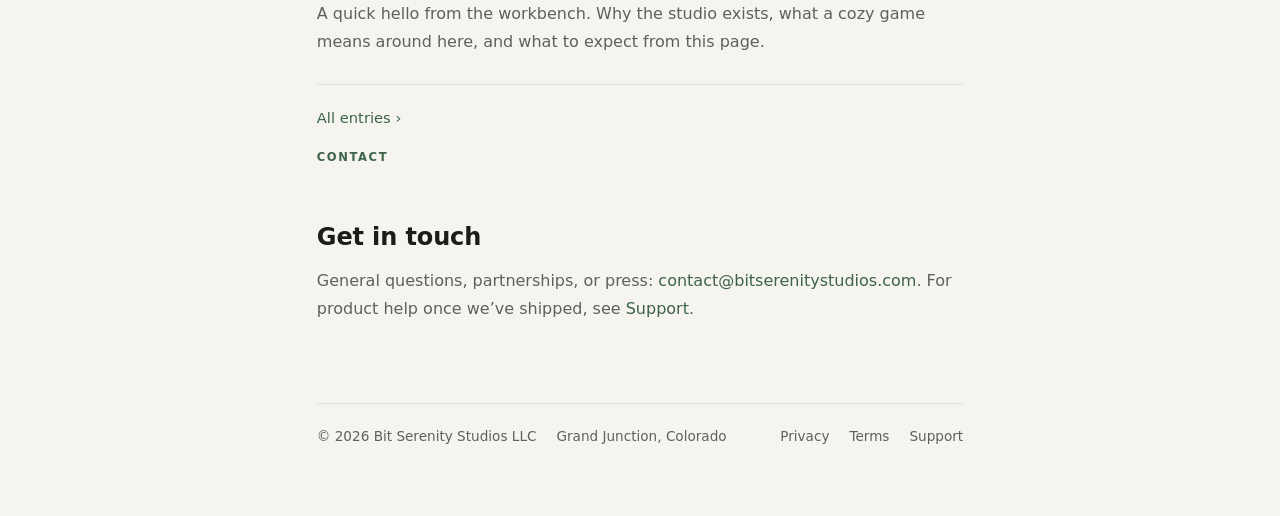
==== commit 0b2284e3: "Fix footer wrap bug; redraw mountain silhouette with real peaks Footer ------ On narrow viewports th" ====
--- a/index.html
+++ b/index.html
@@ -36,9 +36,9 @@
   </section>
 
   <div class="mountain-band" aria-hidden="true">
-    <svg viewBox="0 0 800 120" fill="none" stroke="currentColor" stroke-width="1.5" stroke-linecap="round" stroke-linejoin="round">
-      <path d="M0,100 C40,90 80,82 130,88 C180,94 220,60 260,68 C300,76 340,46 400,64 C450,80 490,42 550,58 C610,72 650,54 720,72 L800,72" />
-      <path d="M0,110 C60,100 120,106 180,102 C240,98 300,108 380,102 C460,96 540,110 620,104 C700,100 760,108 800,108" opacity="0.5" />
+    <svg viewBox="0 0 800 160" fill="none" stroke="currentColor" stroke-linecap="round" stroke-linejoin="round">
+      <path d="M 0 132 L 70 108 L 130 122 L 210 58 L 280 100 L 340 58 L 440 58 L 480 74 L 540 100 L 610 30 L 680 92 L 750 76 L 800 94" stroke-width="2" />
+      <path d="M 0 148 L 100 138 L 200 148 L 300 132 L 400 146 L 510 136 L 620 148 L 740 138 L 800 143" stroke-width="1.4" opacity="0.4" />
     </svg>
   </div>
 
@@ -91,15 +91,15 @@
   </section>
 
   <footer class="site-footer">
-    <span>&copy; 2026 Bit Serenity Studios LLC</span>
-    <span class="sep">&middot;</span>
-    <span>Grand Junction, Colorado</span>
-    <span class="sep">&middot;</span>
-    <a href="/privacy/">Privacy</a>
-    <span class="sep">&middot;</span>
-    <a href="/terms/">Terms</a>
-    <span class="sep">&middot;</span>
-    <a href="/support/">Support</a>
+    <div class="footer-group">
+      <span>&copy; 2026 Bit Serenity Studios LLC</span>
+      <span>Grand Junction, Colorado</span>
+    </div>
+    <div class="footer-group">
+      <a href="/privacy/">Privacy</a>
+      <a href="/terms/">Terms</a>
+      <a href="/support/">Support</a>
+    </div>
   </footer>
 </main>
 </body>
--- a/styles.css
+++ b/styles.css
@@ -86,14 +86,14 @@
 /* mountain band (landing only) */
 .mountain-band {
   color: var(--accent);
-  opacity: 0.55;
-  margin: 1rem 0 2rem;
+  opacity: 0.7;
+  margin: 1rem 0 2.5rem;
 }
 .mountain-band svg {
   display: block;
   width: 100%;
   height: auto;
-  max-height: 120px;
+  max-height: 170px;
 }
 
 /* section eyebrow */
@@ -281,8 +281,14 @@
   padding-top: 1.5rem;
   border-top: 1px solid var(--border);
   display: flex;
-  gap: 1.25rem;
   flex-wrap: wrap;
+  justify-content: space-between;
+  gap: 0.75rem 2rem;
+}
+footer.site-footer .footer-group {
+  display: flex;
+  flex-wrap: wrap;
+  gap: 0.4rem 1.25rem;
   align-items: baseline;
 }
 footer.site-footer a {
@@ -290,4 +296,3 @@
   transition: color 160ms ease;
 }
 footer.site-footer a:hover, footer.site-footer a:focus-visible { color: var(--accent-strong); }
-footer .sep { opacity: 0.5; }
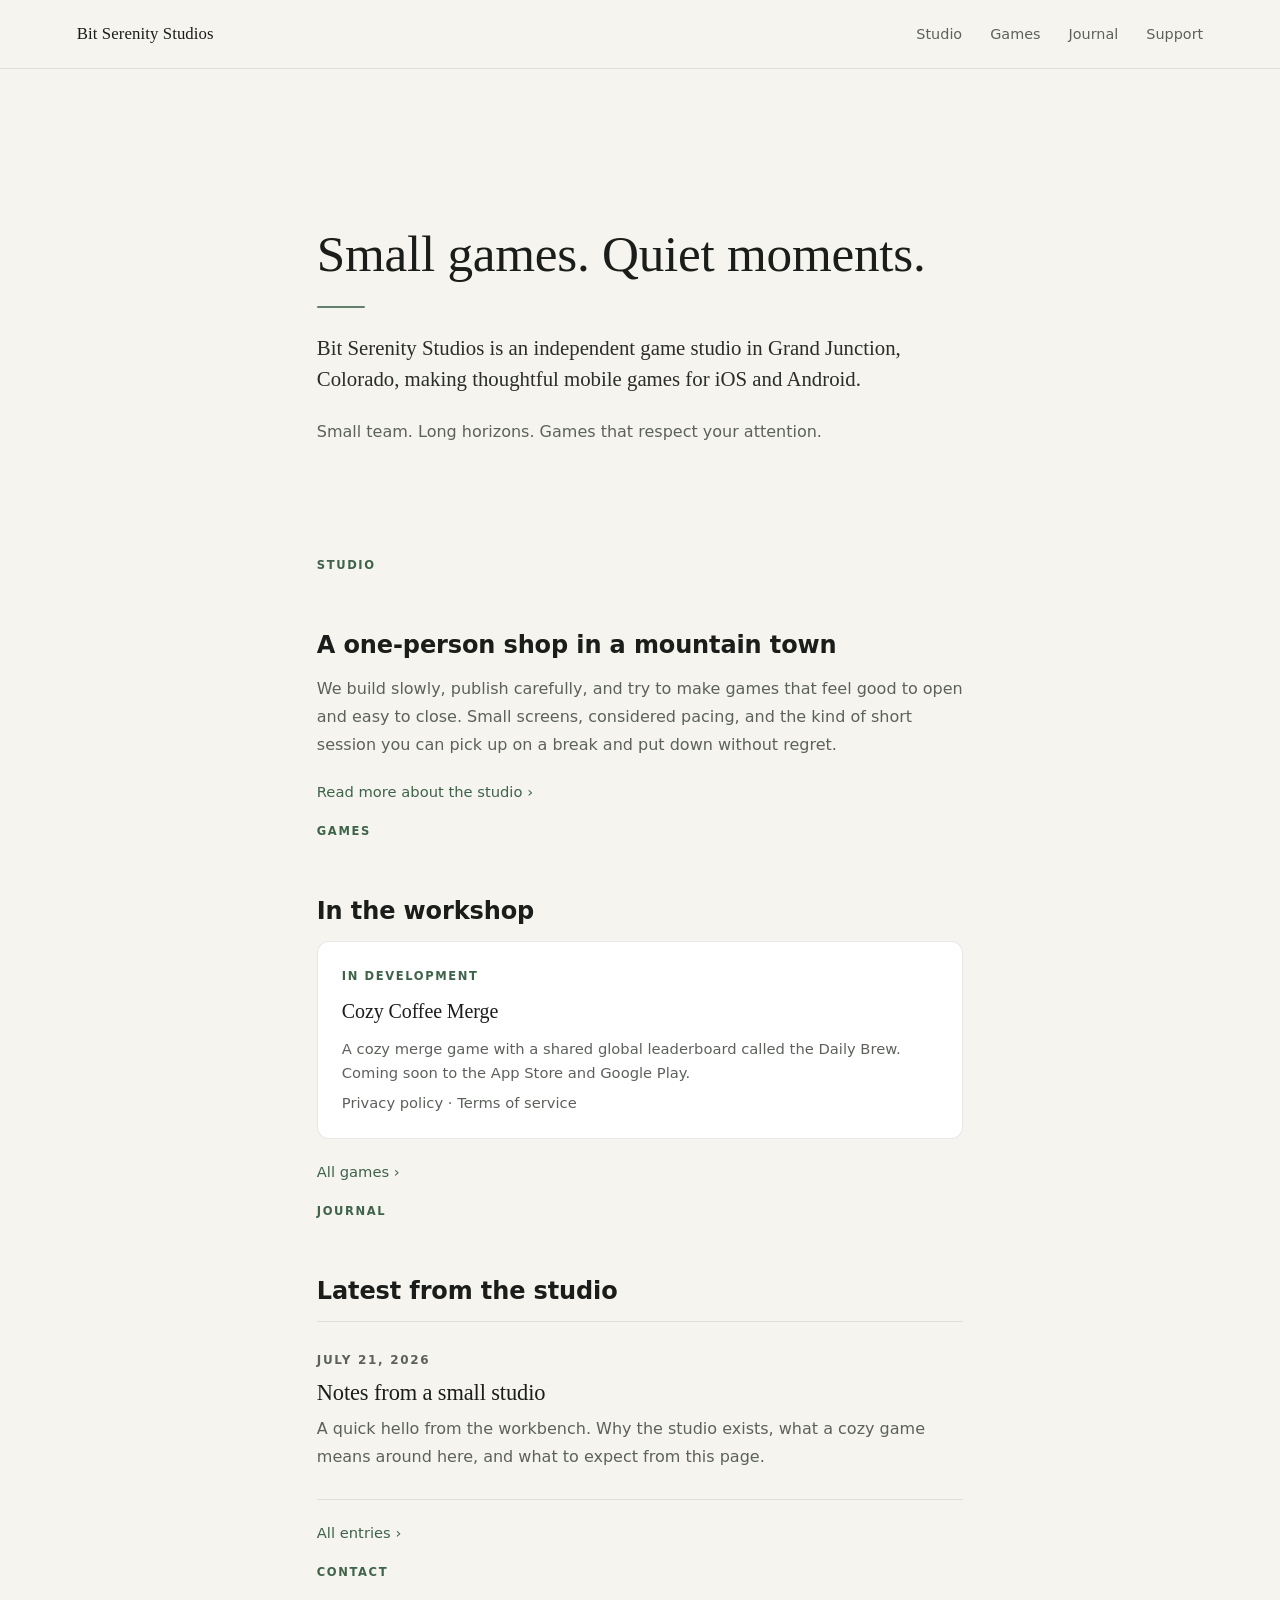
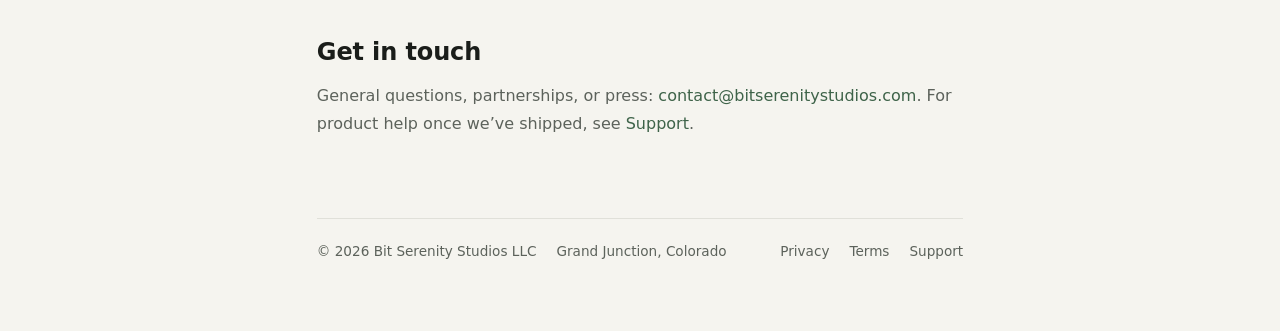
==== commit 123ddd03: "Remove the mountain silhouette from the landing The illustration was not landing on mobile in either" ====
--- a/index.html
+++ b/index.html
@@ -34,13 +34,6 @@
       <p>Small team. Long horizons. Games that respect your attention.</p>
     </div>
   </section>
-
-  <div class="mountain-band" aria-hidden="true">
-    <svg viewBox="0 0 800 160" fill="none" stroke="currentColor" stroke-linecap="round" stroke-linejoin="round">
-      <path d="M 0 132 L 70 108 L 130 122 L 210 58 L 280 100 L 340 58 L 440 58 L 480 74 L 540 100 L 610 30 L 680 92 L 750 76 L 800 94" stroke-width="2" />
-      <path d="M 0 148 L 100 138 L 200 148 L 300 132 L 400 146 L 510 136 L 620 148 L 740 138 L 800 143" stroke-width="1.4" opacity="0.4" />
-    </svg>
-  </div>
 
   <section aria-labelledby="studio-preview">
     <p class="kicker">Studio</p>
--- a/styles.css
+++ b/styles.css
@@ -83,19 +83,6 @@
 }
 .hero-inner { width: 100%; }
 
-/* mountain band (landing only) */
-.mountain-band {
-  color: var(--accent);
-  opacity: 0.7;
-  margin: 1rem 0 2.5rem;
-}
-.mountain-band svg {
-  display: block;
-  width: 100%;
-  height: auto;
-  max-height: 170px;
-}
-
 /* section eyebrow */
 .kicker {
   text-transform: uppercase;
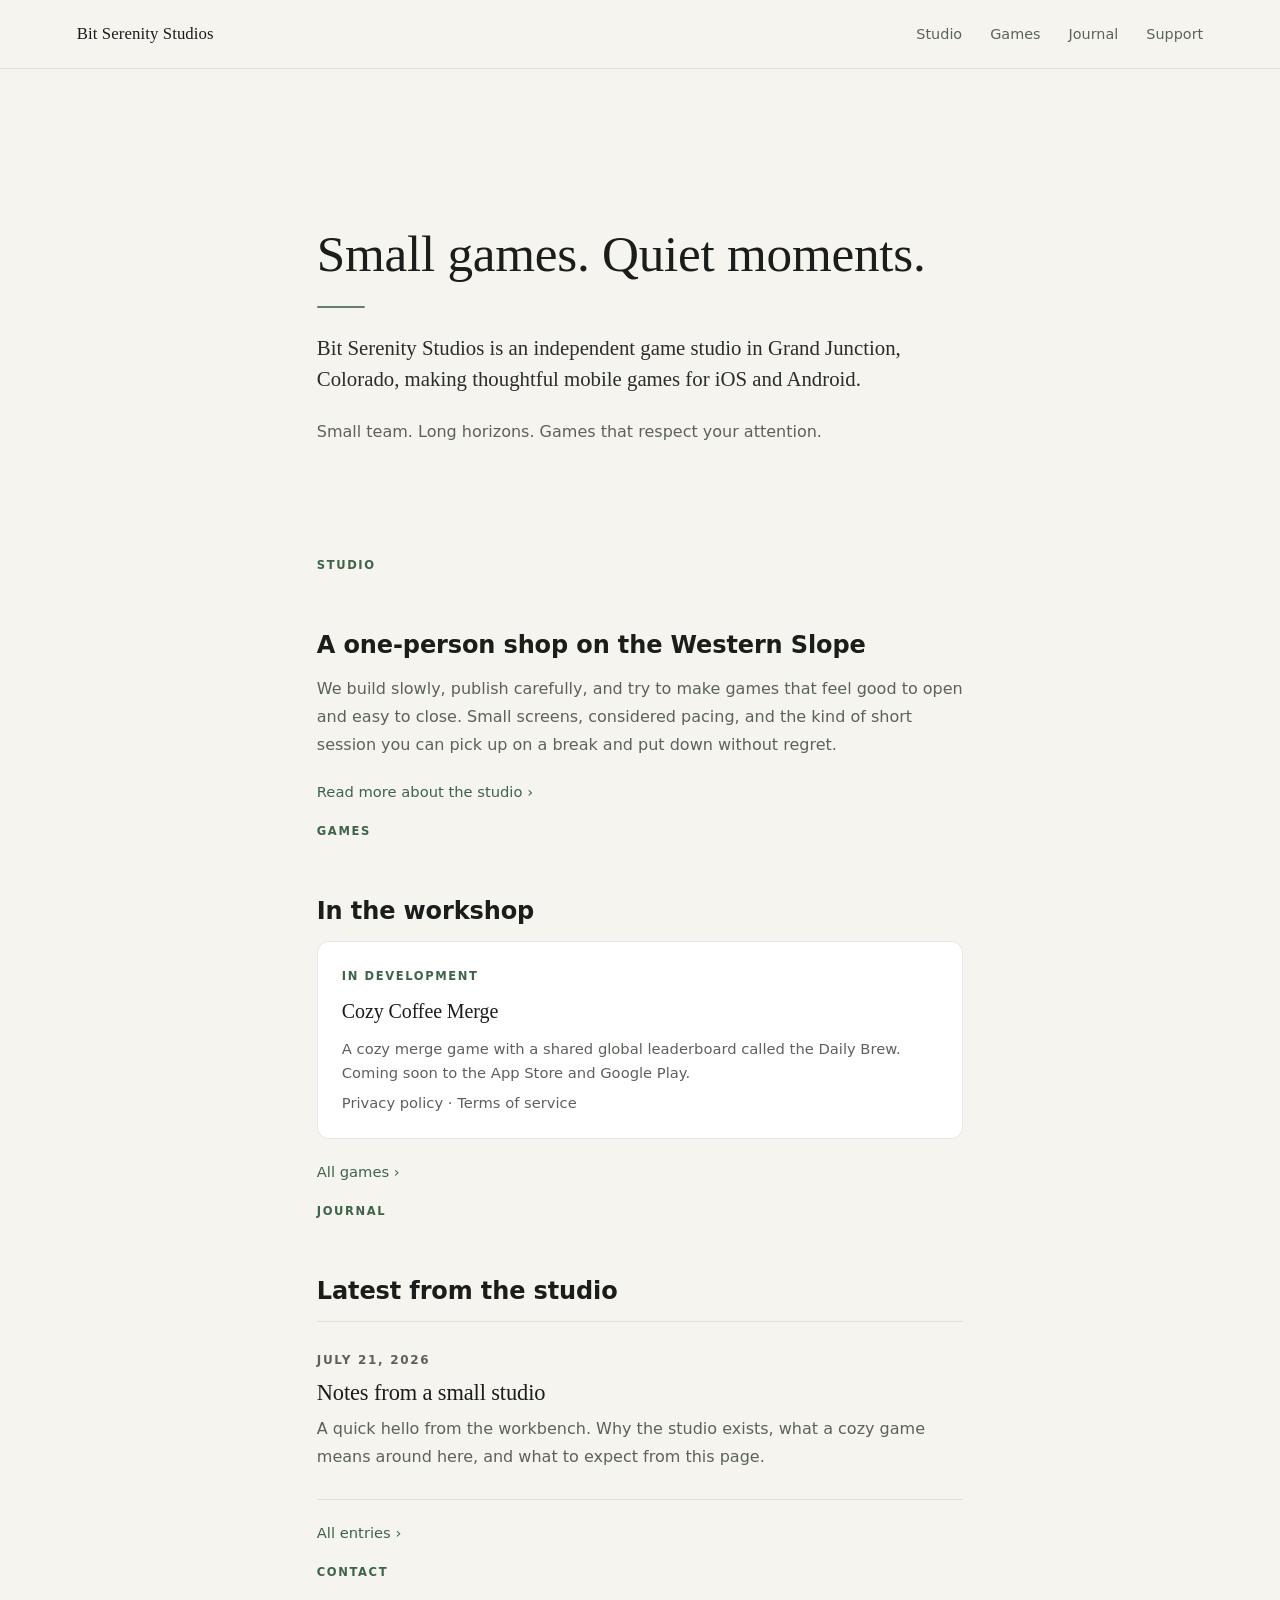
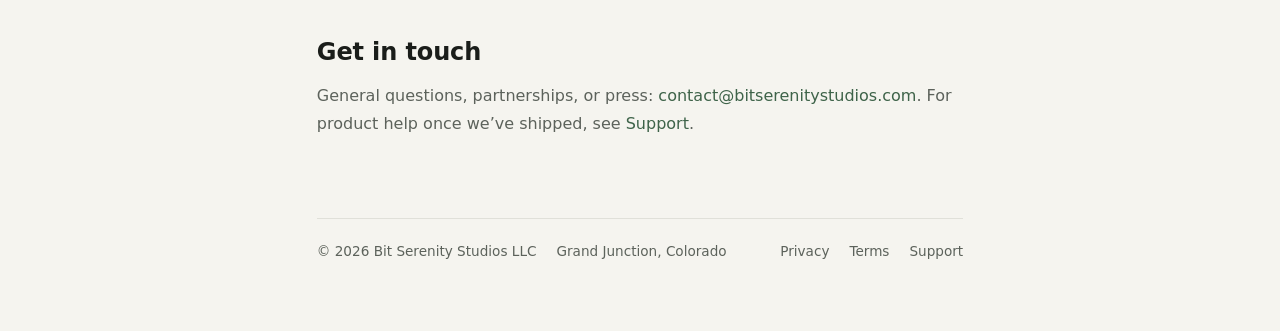
==== commit 7a8715b4: "Copy: stop calling Grand Junction a mountain town Grand Junction is a high-desert valley city in the" ====
--- a/index.html
+++ b/index.html
@@ -37,7 +37,7 @@
 
   <section aria-labelledby="studio-preview">
     <p class="kicker">Studio</p>
-    <h2 id="studio-preview">A one-person shop in a mountain town</h2>
+    <h2 id="studio-preview">A one-person shop on the Western Slope</h2>
     <p>
       We build slowly, publish carefully, and try to make games that feel good to
       open and easy to close. Small screens, considered pacing, and the kind of
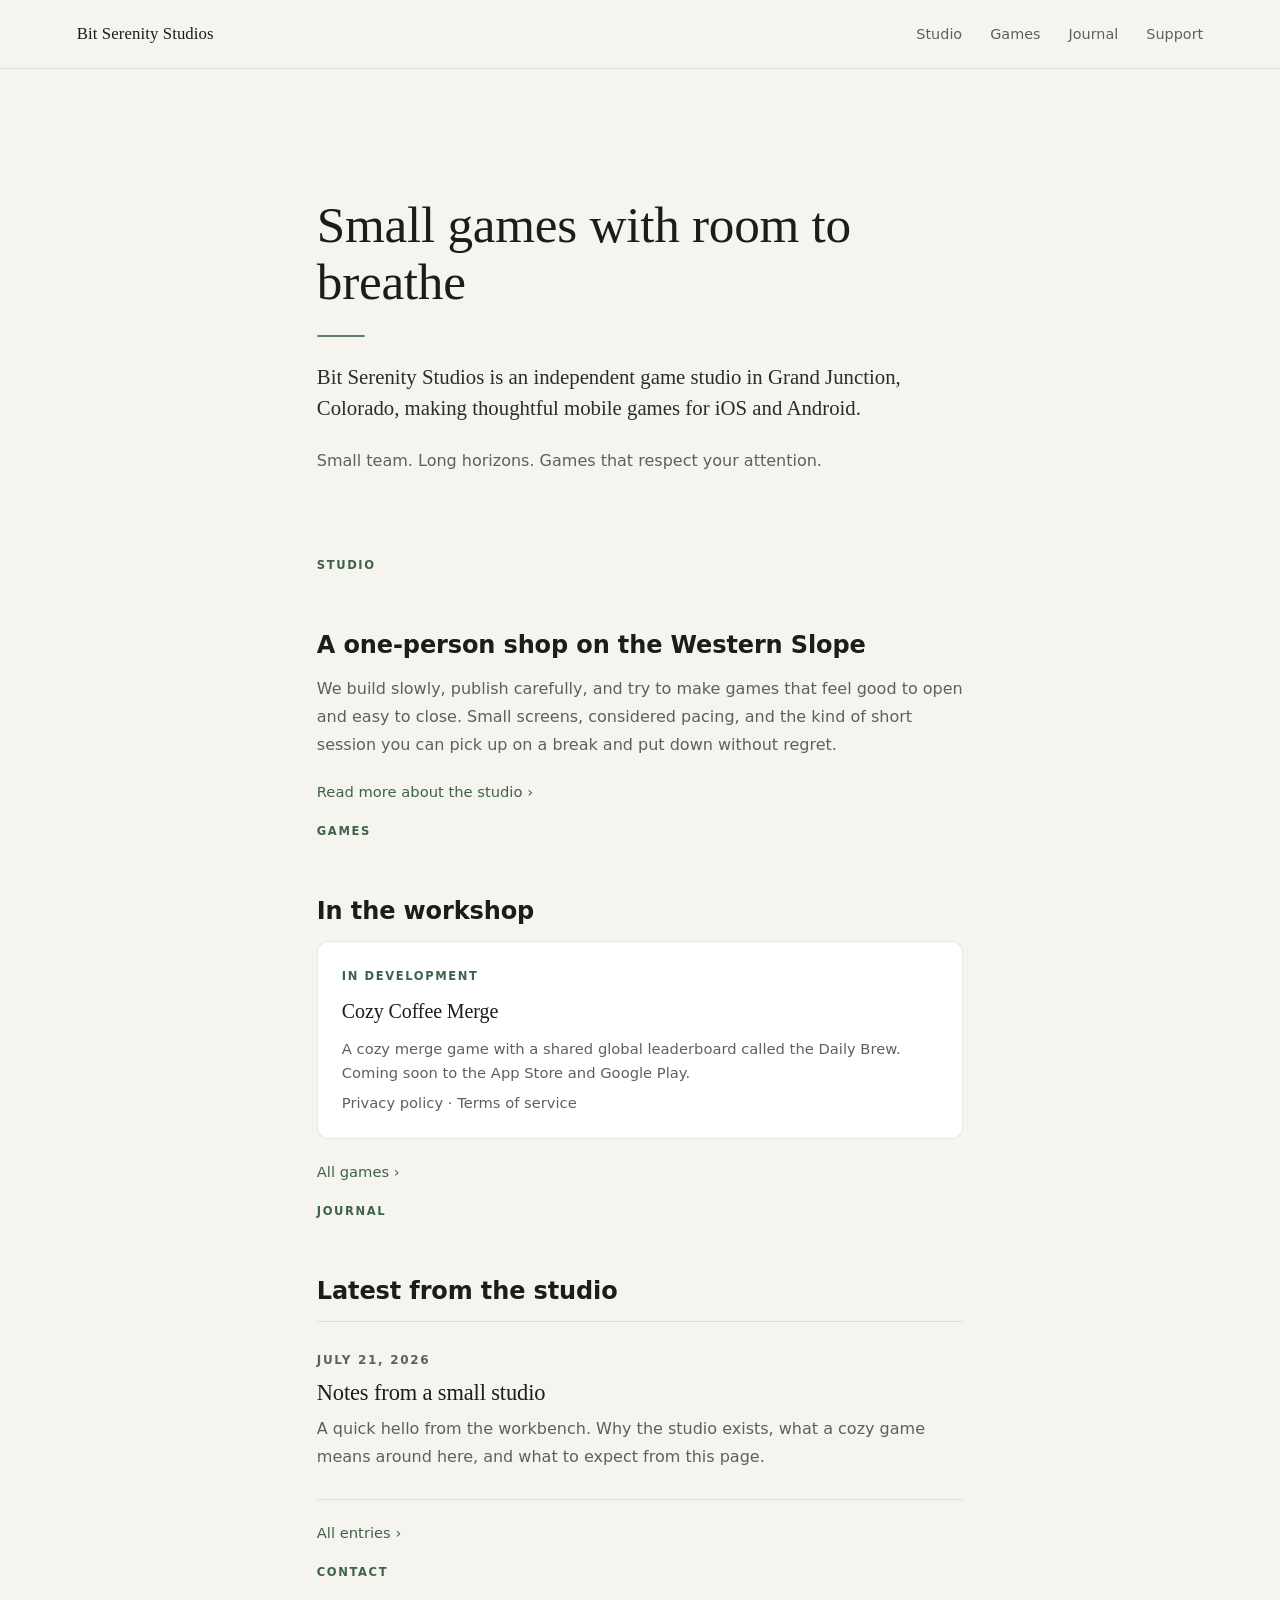
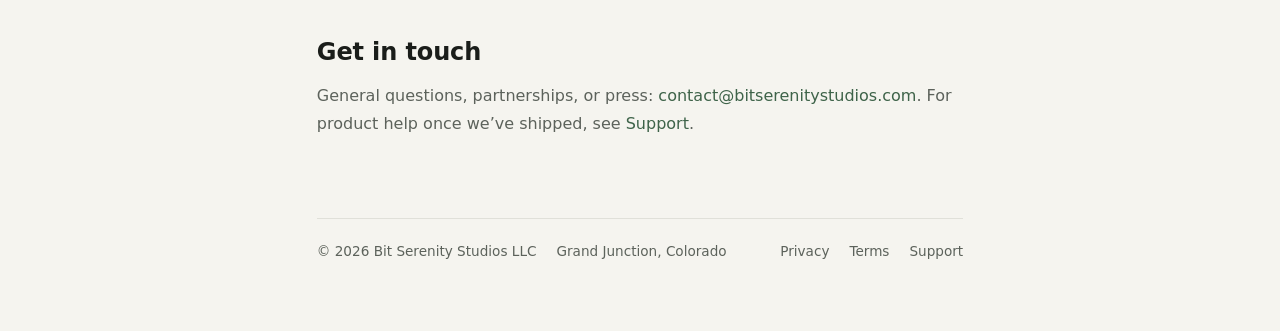
==== commit 93cc5a96: "Hero: new line "Small games with room to breathe", no periods Replacing "Small games. Quiet moments." ====
--- a/index.html
+++ b/index.html
@@ -28,7 +28,7 @@
 <main class="landing">
   <section class="hero" aria-label="Introduction">
     <div class="hero-inner">
-      <h1>Small games. Quiet moments.</h1>
+      <h1>Small games with room to breathe</h1>
       <div class="rule"></div>
       <p class="lede">Bit Serenity Studios is an independent game studio in Grand Junction, Colorado, making thoughtful mobile games for iOS and Android.</p>
       <p>Small team. Long horizons. Games that respect your attention.</p>
